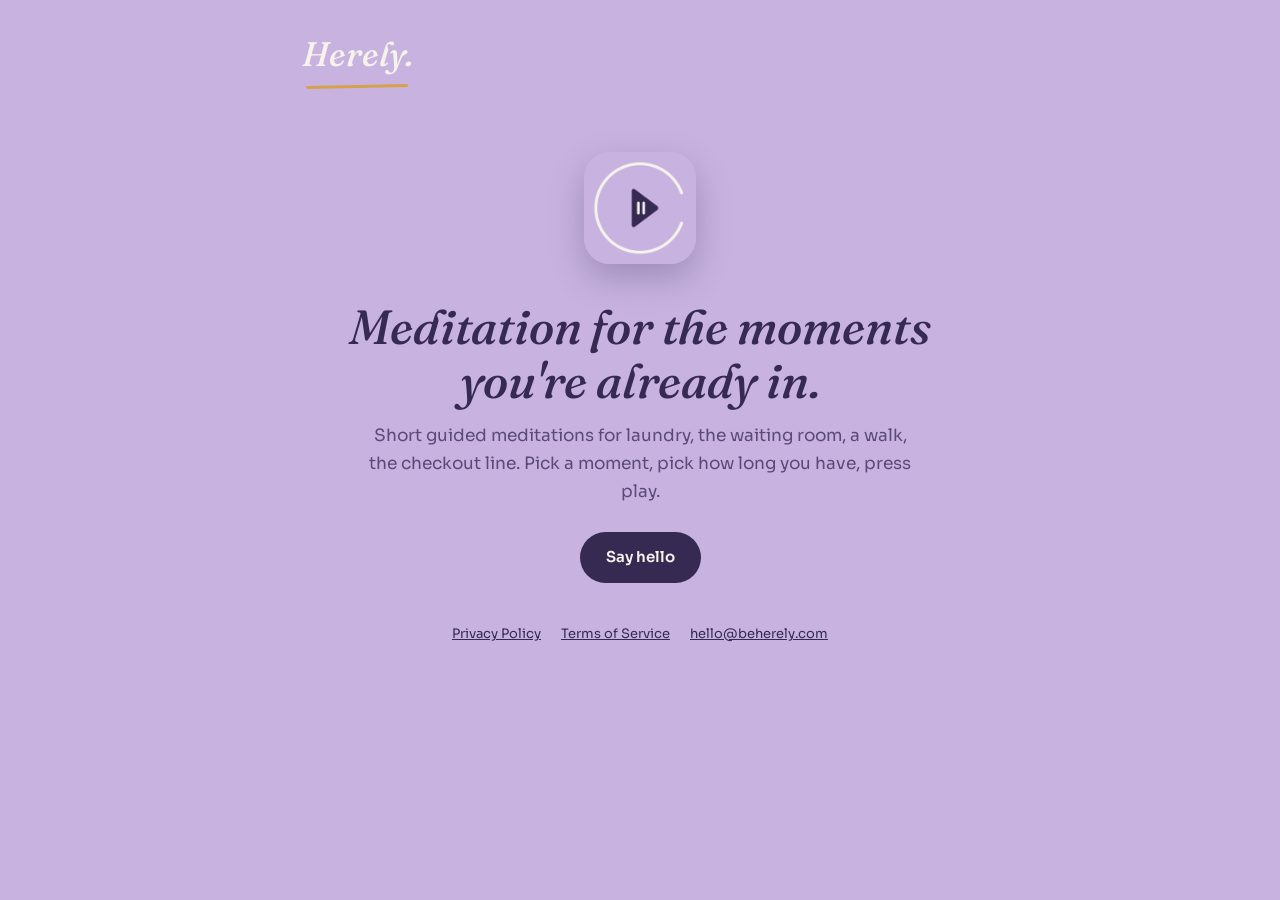
==== index.html @ 028cbcb7 "Add files via upload" ====
<!doctype html><html lang="en"><head><meta charset="utf-8"><meta name="viewport" content="width=device-width,initial-scale=1"><title>Herely. Meditation for the moments you're already in.</title>
<link rel="icon" href="favicon.png"><link rel="stylesheet" href="https://fonts.googleapis.com/css2?family=Fraunces:ital,opsz,wght@1,9..144,500&family=Sora:wght@400;600&display=swap"><link rel="stylesheet" href="style.css"></head><body>
<div class="wrap"><header><a class="word" href="./">Herely.</a></header>
<section class="hero"><img src="icon.png" alt="Herely app icon"><h1>Meditation for the moments you're already in.</h1>
<p class="lede">Short guided meditations for laundry, the waiting room, a walk, the checkout line. Pick a moment, pick how long you have, press play.</p>
<a class="pill" href="mailto:hello@beherely.com">Say hello</a></section></div><footer><a href="./privacy/">Privacy Policy</a><a href="./terms/">Terms of Service</a><a href="mailto:hello@beherely.com">hello@beherely.com</a></footer></body></html>
---- style.css ----
:root{--lav:#C8B3E0;--plum:#372A52;--cream:#F7F3EC;--gold:#B8862F;--muted:#5B4A78}
*{box-sizing:border-box}
body{margin:0;background:var(--lav);color:var(--plum);font-family:'Sora',system-ui,sans-serif;line-height:1.65}
a{color:var(--plum)}
.wrap{max-width:720px;margin:0 auto;padding:0 22px}
header{padding:26px 0 0}
.word{font-family:'Fraunces',Georgia,serif;font-style:italic;font-weight:500;font-size:34px;color:var(--cream);text-decoration:none;position:relative;display:inline-block}
.word:after{content:"";position:absolute;left:4%;right:4%;bottom:-6px;height:3px;border-radius:3px;background:#D4A24A;transform:rotate(-1.2deg)}
.hero{padding:70px 0 40px;text-align:center}
.hero img{width:112px;height:112px;border-radius:26px;box-shadow:0 14px 34px rgba(55,42,82,.28)}
h1{font-family:'Fraunces',Georgia,serif;font-style:italic;font-weight:500;font-size:clamp(32px,7vw,48px);line-height:1.12;margin:28px 0 14px}
.lede{font-size:17px;color:var(--muted);max-width:32em;margin:0 auto}
.pill{display:inline-block;margin-top:26px;background:var(--plum);color:var(--cream);border-radius:999px;padding:13px 26px;font-weight:600;font-size:15px;text-decoration:none}
.card{background:var(--cream);border-radius:20px;padding:30px 26px;margin:0 0 60px}
.doc h1{font-size:34px;margin:0 0 4px}
.doc .meta{color:var(--muted);font-size:13px;margin-bottom:22px}
.doc h2{font-family:'Fraunces',Georgia,serif;font-size:19px;margin:28px 0 8px}
.doc p,.doc li{font-size:15.5px}
footer{padding:0 0 46px;text-align:center;font-size:13px;color:var(--muted)}
footer a{margin:0 10px}
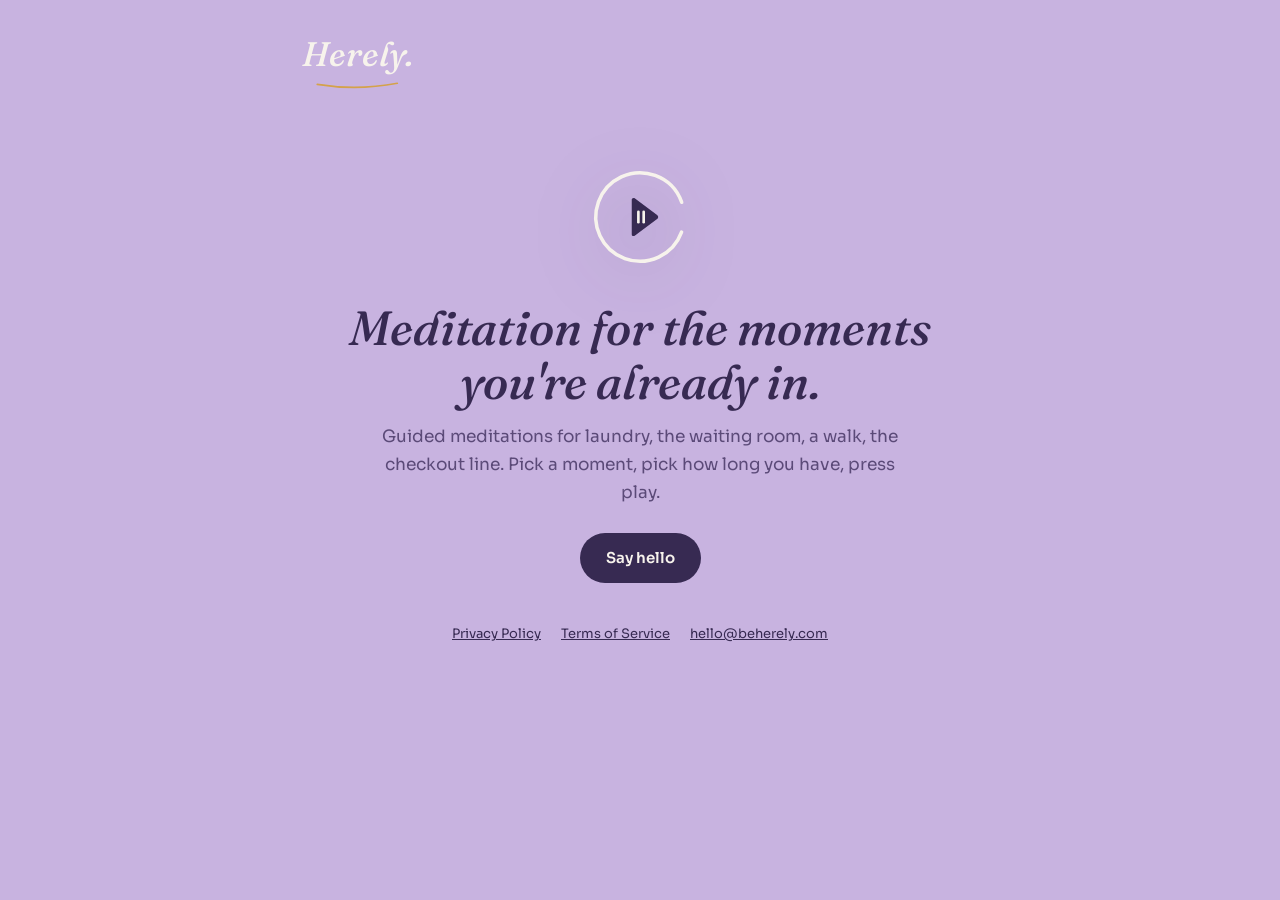
==== commit 166ee353: "Add files via upload" ====
--- a/index.html
+++ b/index.html
@@ -1,6 +1,6 @@
 <!doctype html><html lang="en"><head><meta charset="utf-8"><meta name="viewport" content="width=device-width,initial-scale=1"><title>Herely. Meditation for the moments you're already in.</title>
 <link rel="icon" href="favicon.png"><link rel="stylesheet" href="https://fonts.googleapis.com/css2?family=Fraunces:ital,opsz,wght@1,9..144,500&family=Sora:wght@400;600&display=swap"><link rel="stylesheet" href="style.css"></head><body>
-<div class="wrap"><header><a class="word" href="./">Herely.</a></header>
-<section class="hero"><img src="icon.png" alt="Herely app icon"><h1>Meditation for the moments you're already in.</h1>
-<p class="lede">Short guided meditations for laundry, the waiting room, a walk, the checkout line. Pick a moment, pick how long you have, press play.</p>
+<div class="wrap"><header><a class="word" href="./">Herely.<svg class="word-underline" viewBox="0 0 160 20" preserveAspectRatio="none" aria-hidden="true"><path d="M6,8 Q80,20 154,6"/></svg></a></header>
+<section class="hero"><div class="mark" role="img" aria-label="Herely app icon"><svg viewBox="0 0 380 380"><g class="mark-ring"><circle cx="190" cy="190" r="150" fill="none" stroke="#F7F3EC" stroke-width="12" stroke-linecap="round" stroke-dasharray="837.76 104.72" transform="rotate(20 190 190)"/></g><path d="M162,131 C162,127 166,124 172,126 L248,183 C253,186 253,194 248,197 L172,254 C166,256 162,253 162,249 Z" fill="#372A52"/><rect x="180" y="168" width="9" height="44" rx="4.5" fill="#F7F3EC"/><rect x="198" y="168" width="9" height="44" rx="4.5" fill="#F7F3EC"/></svg></div><h1>Meditation for the moments you're already in.</h1>
+<p class="lede">Guided meditations for laundry, the waiting room, a walk, the checkout line. Pick a moment, pick how long you have, press play.</p>
 <a class="pill" href="mailto:hello@beherely.com">Say hello</a></section></div><footer><a href="./privacy/">Privacy Policy</a><a href="./terms/">Terms of Service</a><a href="mailto:hello@beherely.com">hello@beherely.com</a></footer></body></html>
--- a/style.css
+++ b/style.css
@@ -5,10 +5,14 @@
 a{color:var(--plum)}
 .wrap{max-width:720px;margin:0 auto;padding:0 22px}
 header{padding:26px 0 0}
-.word{font-family:'Fraunces',Georgia,serif;font-style:italic;font-weight:500;font-size:34px;color:var(--cream);text-decoration:none;position:relative;display:inline-block}
-.word:after{content:"";position:absolute;left:4%;right:4%;bottom:-6px;height:3px;border-radius:3px;background:#D4A24A;transform:rotate(-1.2deg)}
+.word{font-family:'Fraunces',Georgia,serif;font-style:italic;font-weight:500;font-size:34px;color:var(--cream);text-decoration:none;display:inline-flex;flex-direction:column;align-items:center}
+.word-underline{width:78%;height:11px;margin-top:-2px;display:block;overflow:visible}
+.word-underline path{fill:none;stroke:#D4A24A;stroke-width:3;stroke-linecap:round}
 .hero{padding:70px 0 40px;text-align:center}
-.hero img{width:112px;height:112px;border-radius:26px;box-shadow:0 14px 34px rgba(55,42,82,.28)}
+.mark{width:112px;height:112px;margin:0 auto;filter:drop-shadow(0 14px 34px rgba(55,42,82,.28))}
+.mark svg{width:100%;height:100%;display:block}
+.mark-ring{transform-origin:190px 190px;animation:spin 14s linear infinite}
+@keyframes spin{from{transform:rotate(0deg)}to{transform:rotate(360deg)}}
 h1{font-family:'Fraunces',Georgia,serif;font-style:italic;font-weight:500;font-size:clamp(32px,7vw,48px);line-height:1.12;margin:28px 0 14px}
 .lede{font-size:17px;color:var(--muted);max-width:32em;margin:0 auto}
 .pill{display:inline-block;margin-top:26px;background:var(--plum);color:var(--cream);border-radius:999px;padding:13px 26px;font-weight:600;font-size:15px;text-decoration:none}
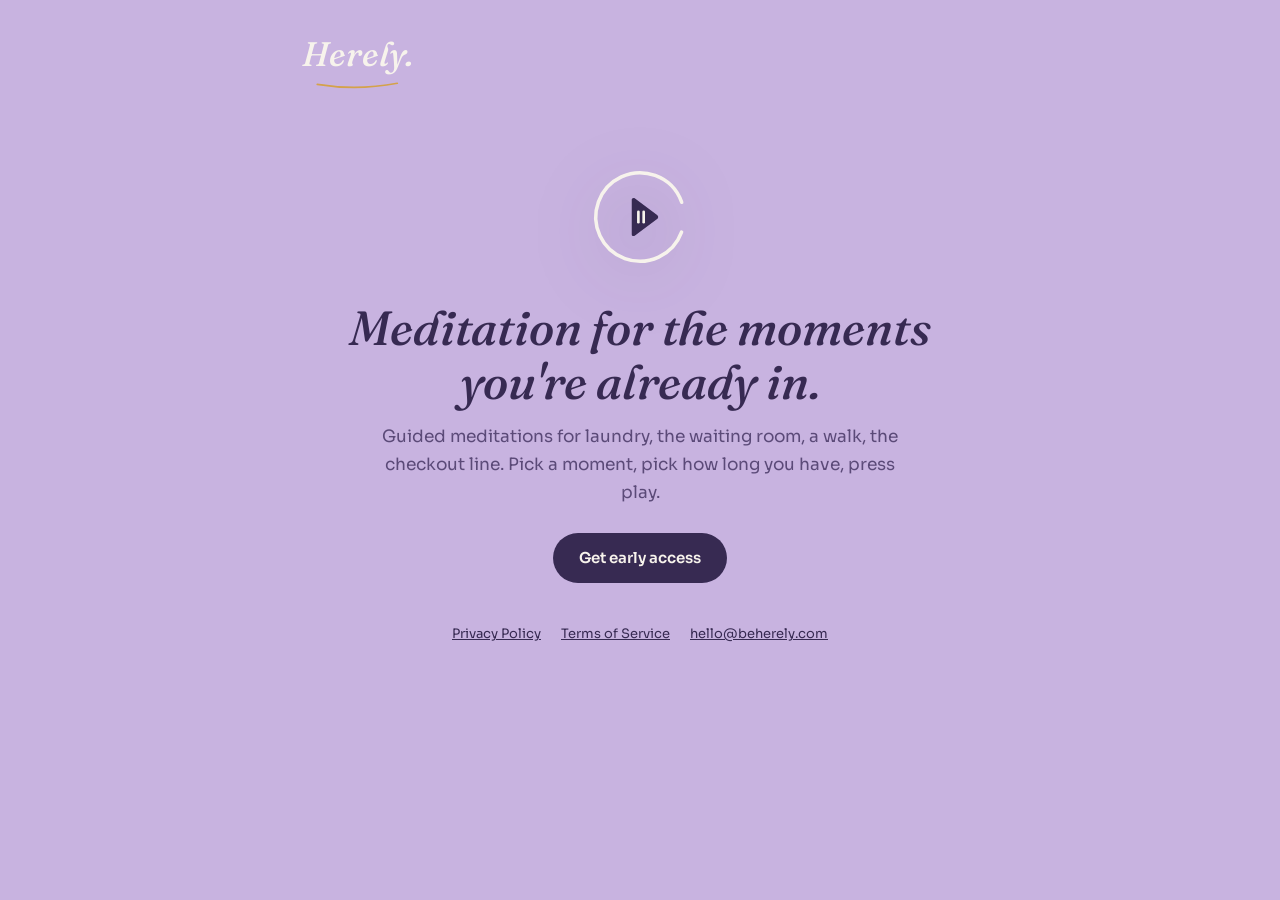
==== commit 20a8668f: "Rename the Say hello button to Get early access" ====
--- a/index.html
+++ b/index.html
@@ -3,4 +3,4 @@
 <div class="wrap"><header><a class="word" href="./">Herely.<svg class="word-underline" viewBox="0 0 160 20" preserveAspectRatio="none" aria-hidden="true"><path d="M6,8 Q80,20 154,6"/></svg></a></header>
 <section class="hero"><div class="mark" role="img" aria-label="Herely app icon"><svg viewBox="0 0 380 380"><g class="mark-ring"><circle cx="190" cy="190" r="150" fill="none" stroke="#F7F3EC" stroke-width="12" stroke-linecap="round" stroke-dasharray="837.76 104.72" transform="rotate(20 190 190)"/></g><path d="M162,131 C162,127 166,124 172,126 L248,183 C253,186 253,194 248,197 L172,254 C166,256 162,253 162,249 Z" fill="#372A52"/><rect x="180" y="168" width="9" height="44" rx="4.5" fill="#F7F3EC"/><rect x="198" y="168" width="9" height="44" rx="4.5" fill="#F7F3EC"/></svg></div><h1>Meditation for the moments you're already in.</h1>
 <p class="lede">Guided meditations for laundry, the waiting room, a walk, the checkout line. Pick a moment, pick how long you have, press play.</p>
-<a class="pill" href="mailto:hello@beherely.com">Say hello</a></section></div><footer><a href="./privacy/">Privacy Policy</a><a href="./terms/">Terms of Service</a><a href="mailto:hello@beherely.com">hello@beherely.com</a></footer></body></html>+<a class="pill" href="https://tally.so/r/J9PRRR?source=website" target="_blank" rel="noopener">Get early access</a></section></div><footer><a href="./privacy/">Privacy Policy</a><a href="./terms/">Terms of Service</a><a href="mailto:hello@beherely.com">hello@beherely.com</a></footer></body></html>
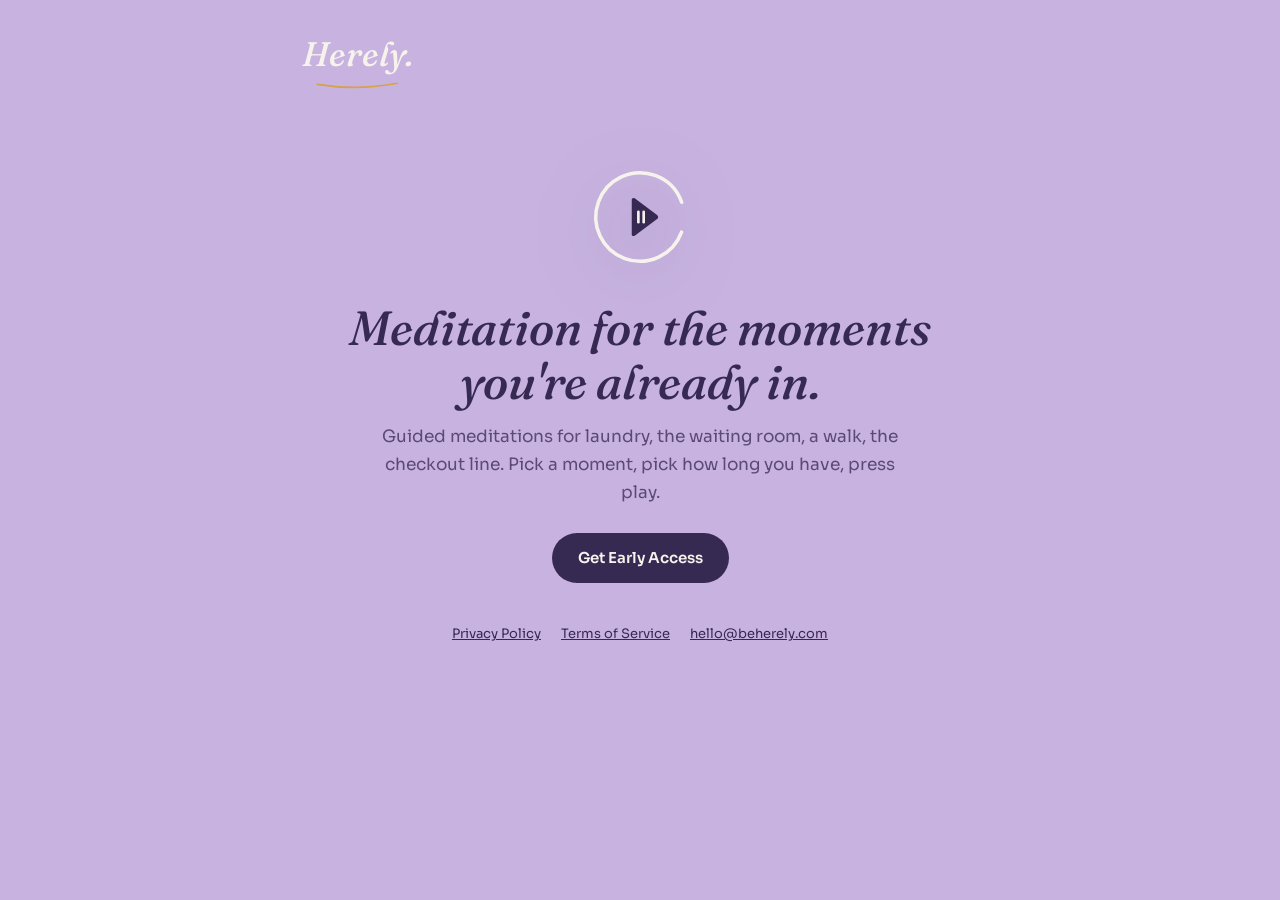
==== commit 8f9fa379: "Load Cormorant Garamond for the wordmark; button reads Get Early Access" ====
--- a/index.html
+++ b/index.html
@@ -1,6 +1,6 @@
 <!doctype html><html lang="en"><head><meta charset="utf-8"><meta name="viewport" content="width=device-width,initial-scale=1"><title>Herely. Meditation for the moments you're already in.</title>
-<link rel="icon" href="favicon.png"><link rel="stylesheet" href="https://fonts.googleapis.com/css2?family=Fraunces:ital,opsz,wght@1,9..144,500&family=Sora:wght@400;600&display=swap"><link rel="stylesheet" href="style.css"></head><body>
+<link rel="icon" href="favicon.png"><link rel="stylesheet" href="https://fonts.googleapis.com/css2?family=Cormorant:ital,wght@1,600&family=Fraunces:ital,opsz,wght@1,9..144,500&family=Sora:wght@400;600&display=swap"><link rel="stylesheet" href="style.css"></head><body>
 <div class="wrap"><header><a class="word" href="./">Herely.<svg class="word-underline" viewBox="0 0 160 20" preserveAspectRatio="none" aria-hidden="true"><path d="M6,8 Q80,20 154,6"/></svg></a></header>
 <section class="hero"><div class="mark" role="img" aria-label="Herely app icon"><svg viewBox="0 0 380 380"><g class="mark-ring"><circle cx="190" cy="190" r="150" fill="none" stroke="#F7F3EC" stroke-width="12" stroke-linecap="round" stroke-dasharray="837.76 104.72" transform="rotate(20 190 190)"/></g><path d="M162,131 C162,127 166,124 172,126 L248,183 C253,186 253,194 248,197 L172,254 C166,256 162,253 162,249 Z" fill="#372A52"/><rect x="180" y="168" width="9" height="44" rx="4.5" fill="#F7F3EC"/><rect x="198" y="168" width="9" height="44" rx="4.5" fill="#F7F3EC"/></svg></div><h1>Meditation for the moments you're already in.</h1>
 <p class="lede">Guided meditations for laundry, the waiting room, a walk, the checkout line. Pick a moment, pick how long you have, press play.</p>
-<a class="pill" href="https://tally.so/r/J9PRRR?source=website" target="_blank" rel="noopener">Get early access</a></section></div><footer><a href="./privacy/">Privacy Policy</a><a href="./terms/">Terms of Service</a><a href="mailto:hello@beherely.com">hello@beherely.com</a></footer></body></html>
+<a class="pill" href="https://tally.so/r/J9PRRR?source=website" target="_blank" rel="noopener">Get Early Access</a></section></div><footer><a href="./privacy/">Privacy Policy</a><a href="./terms/">Terms of Service</a><a href="mailto:hello@beherely.com">hello@beherely.com</a></footer></body></html>
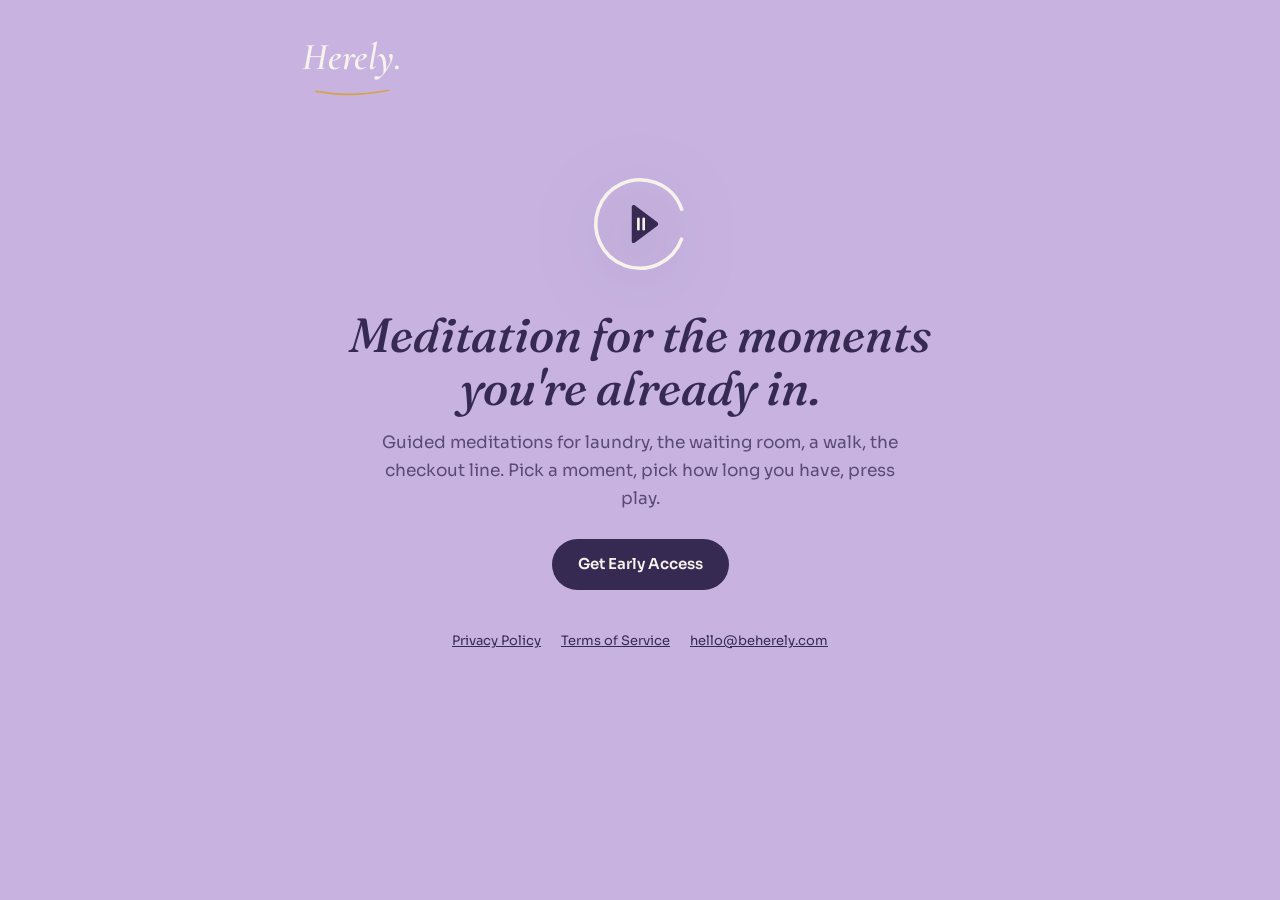
==== commit 6632eeeb: "Fix font link: load Cormorant Garamond, not Cormorant" ====
--- a/index.html
+++ b/index.html
@@ -1,5 +1,5 @@
 <!doctype html><html lang="en"><head><meta charset="utf-8"><meta name="viewport" content="width=device-width,initial-scale=1"><title>Herely. Meditation for the moments you're already in.</title>
-<link rel="icon" href="favicon.png"><link rel="stylesheet" href="https://fonts.googleapis.com/css2?family=Cormorant:ital,wght@1,600&family=Fraunces:ital,opsz,wght@1,9..144,500&family=Sora:wght@400;600&display=swap"><link rel="stylesheet" href="style.css"></head><body>
+<link rel="icon" href="favicon.png"><link rel="stylesheet" href="https://fonts.googleapis.com/css2?family=Cormorant+Garamond:ital,wght@1,600&family=Fraunces:ital,opsz,wght@1,9..144,500&family=Sora:wght@400;600&display=swap"><link rel="stylesheet" href="style.css"></head><body>
 <div class="wrap"><header><a class="word" href="./">Herely.<svg class="word-underline" viewBox="0 0 160 20" preserveAspectRatio="none" aria-hidden="true"><path d="M6,8 Q80,20 154,6"/></svg></a></header>
 <section class="hero"><div class="mark" role="img" aria-label="Herely app icon"><svg viewBox="0 0 380 380"><g class="mark-ring"><circle cx="190" cy="190" r="150" fill="none" stroke="#F7F3EC" stroke-width="12" stroke-linecap="round" stroke-dasharray="837.76 104.72" transform="rotate(20 190 190)"/></g><path d="M162,131 C162,127 166,124 172,126 L248,183 C253,186 253,194 248,197 L172,254 C166,256 162,253 162,249 Z" fill="#372A52"/><rect x="180" y="168" width="9" height="44" rx="4.5" fill="#F7F3EC"/><rect x="198" y="168" width="9" height="44" rx="4.5" fill="#F7F3EC"/></svg></div><h1>Meditation for the moments you're already in.</h1>
 <p class="lede">Guided meditations for laundry, the waiting room, a walk, the checkout line. Pick a moment, pick how long you have, press play.</p>
--- a/style.css
+++ b/style.css
@@ -5,7 +5,7 @@
 a{color:var(--plum)}
 .wrap{max-width:720px;margin:0 auto;padding:0 22px}
 header{padding:26px 0 0}
-.word{font-family:'Fraunces',Georgia,serif;font-style:italic;font-weight:500;font-size:34px;color:var(--cream);text-decoration:none;display:inline-flex;flex-direction:column;align-items:center}
+.word{font-family:'Cormorant Garamond',Georgia,serif;font-style:italic;font-weight:600;font-size:38px;letter-spacing:0.01em;color:var(--cream);text-decoration:none;display:inline-flex;flex-direction:column;align-items:center}
 .word-underline{width:78%;height:11px;margin-top:-2px;display:block;overflow:visible}
 .word-underline path{fill:none;stroke:#D4A24A;stroke-width:3;stroke-linecap:round}
 .hero{padding:70px 0 40px;text-align:center}
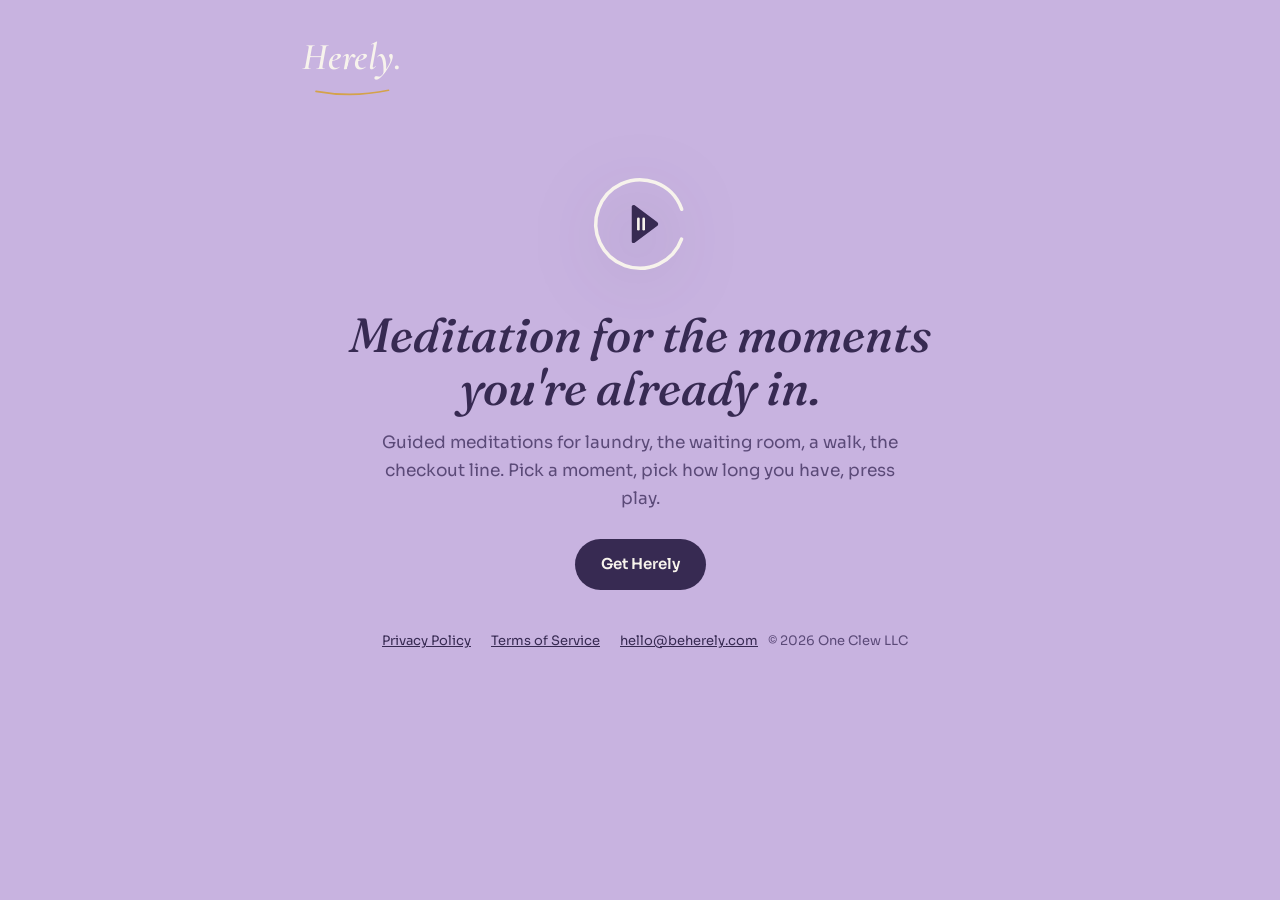
==== commit c5082f61: "Update index.html" ====
--- a/index.html
+++ b/index.html
@@ -1,6 +1,6 @@
-<!doctype html><html lang="en"><head><meta charset="utf-8"><meta name="viewport" content="width=device-width,initial-scale=1"><title>Herely. Meditation for the moments you're already in.</title>
+<!doctype html><html lang="en"><head><meta charset="utf-8"><meta name="viewport" content="width=device-width,initial-scale=1"><title>Herely. Meditation for the moments you're already in.</title><link rel="canonical" href="https://beherely.com/">
 <link rel="icon" href="favicon.png"><link rel="stylesheet" href="https://fonts.googleapis.com/css2?family=Cormorant+Garamond:ital,wght@1,600&family=Fraunces:ital,opsz,wght@1,9..144,500&family=Sora:wght@400;600&display=swap"><link rel="stylesheet" href="style.css"></head><body>
 <div class="wrap"><header><a class="word" href="./">Herely.<svg class="word-underline" viewBox="0 0 160 20" preserveAspectRatio="none" aria-hidden="true"><path d="M6,8 Q80,20 154,6"/></svg></a></header>
 <section class="hero"><div class="mark" role="img" aria-label="Herely app icon"><svg viewBox="0 0 380 380"><g class="mark-ring"><circle cx="190" cy="190" r="150" fill="none" stroke="#F7F3EC" stroke-width="12" stroke-linecap="round" stroke-dasharray="837.76 104.72" transform="rotate(20 190 190)"/></g><path d="M162,131 C162,127 166,124 172,126 L248,183 C253,186 253,194 248,197 L172,254 C166,256 162,253 162,249 Z" fill="#372A52"/><rect x="180" y="168" width="9" height="44" rx="4.5" fill="#F7F3EC"/><rect x="198" y="168" width="9" height="44" rx="4.5" fill="#F7F3EC"/></svg></div><h1>Meditation for the moments you're already in.</h1>
 <p class="lede">Guided meditations for laundry, the waiting room, a walk, the checkout line. Pick a moment, pick how long you have, press play.</p>
-<a class="pill" href="https://tally.so/r/J9PRRR?source=website" target="_blank" rel="noopener">Get Early Access</a></section></div><footer><a href="./privacy/">Privacy Policy</a><a href="./terms/">Terms of Service</a><a href="mailto:hello@beherely.com">hello@beherely.com</a></footer></body></html>
+<a class="pill" href="./get/?from=website">Get Herely</a></section></div><footer><a href="./privacy/">Privacy Policy</a><a href="./terms/">Terms of Service</a><a href="mailto:hello@beherely.com">hello@beherely.com</a><span>© 2026 One Clew LLC</span></footer></body></html>
